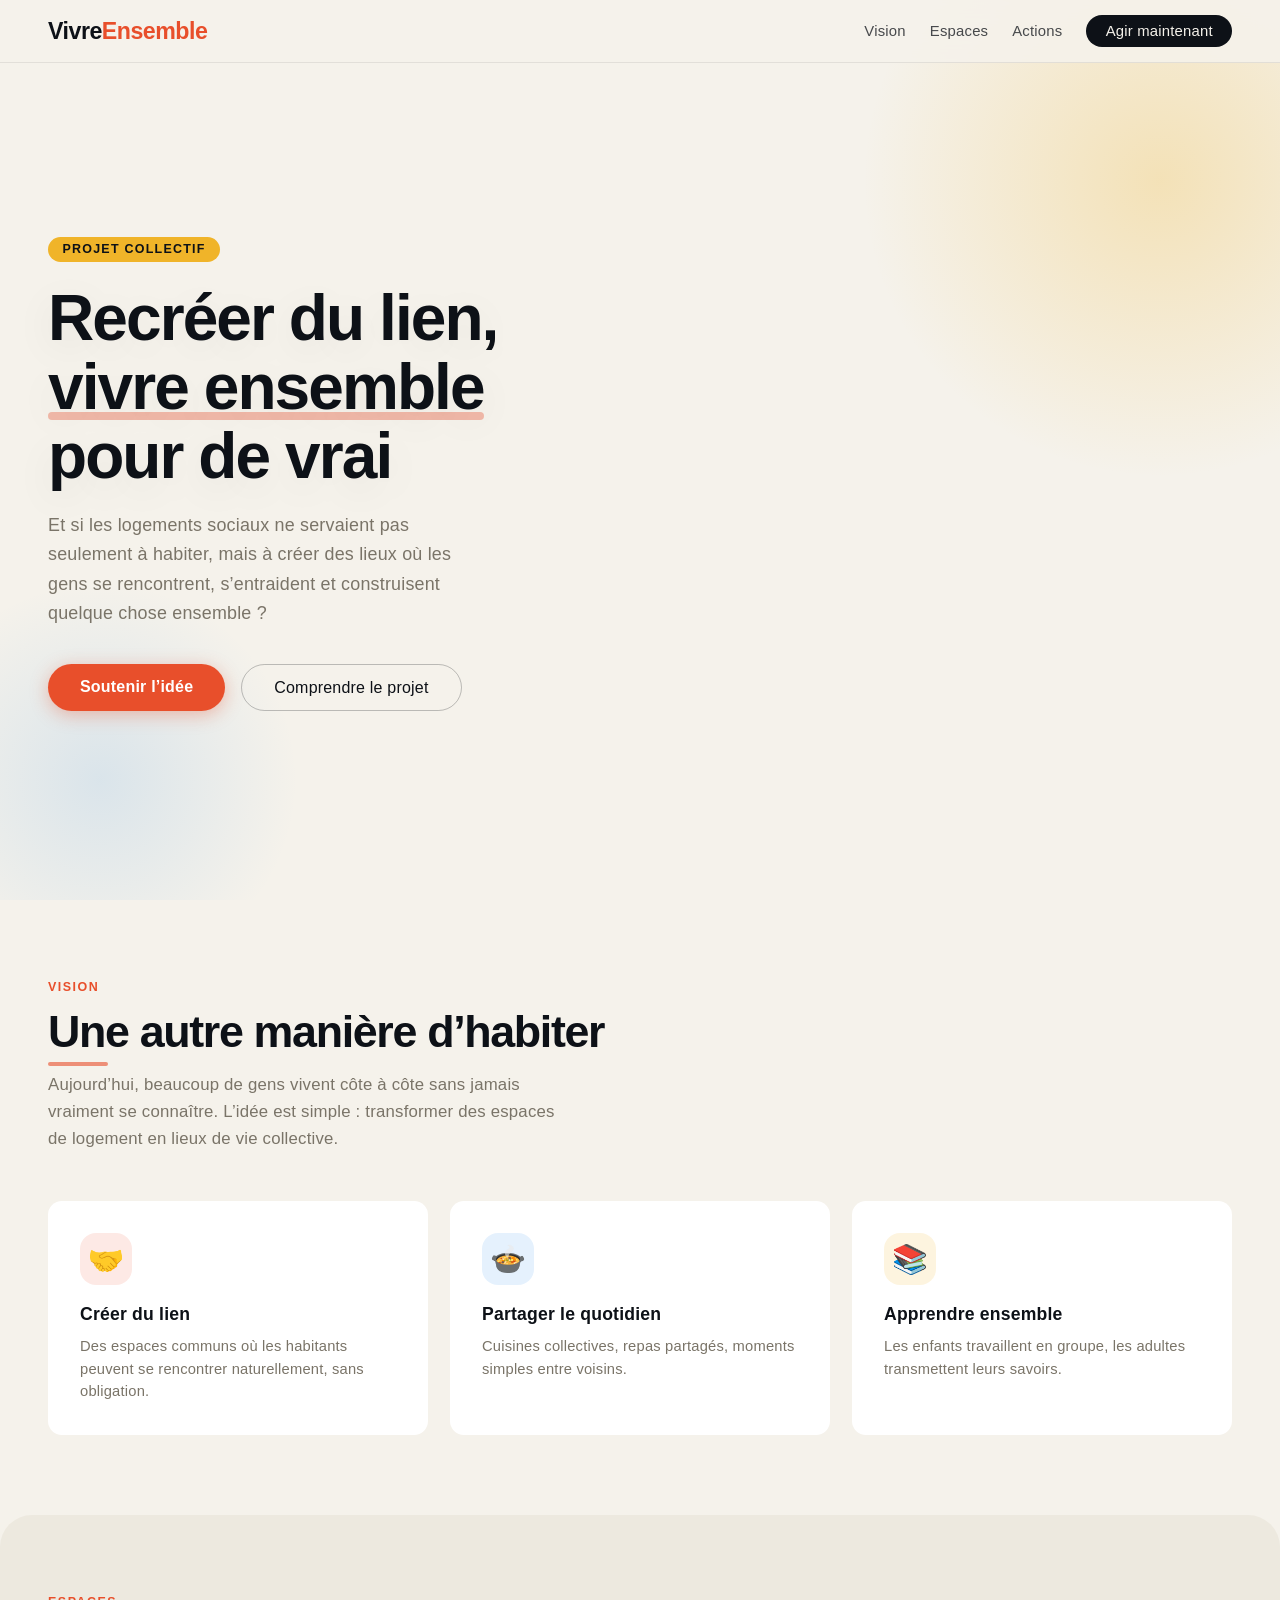
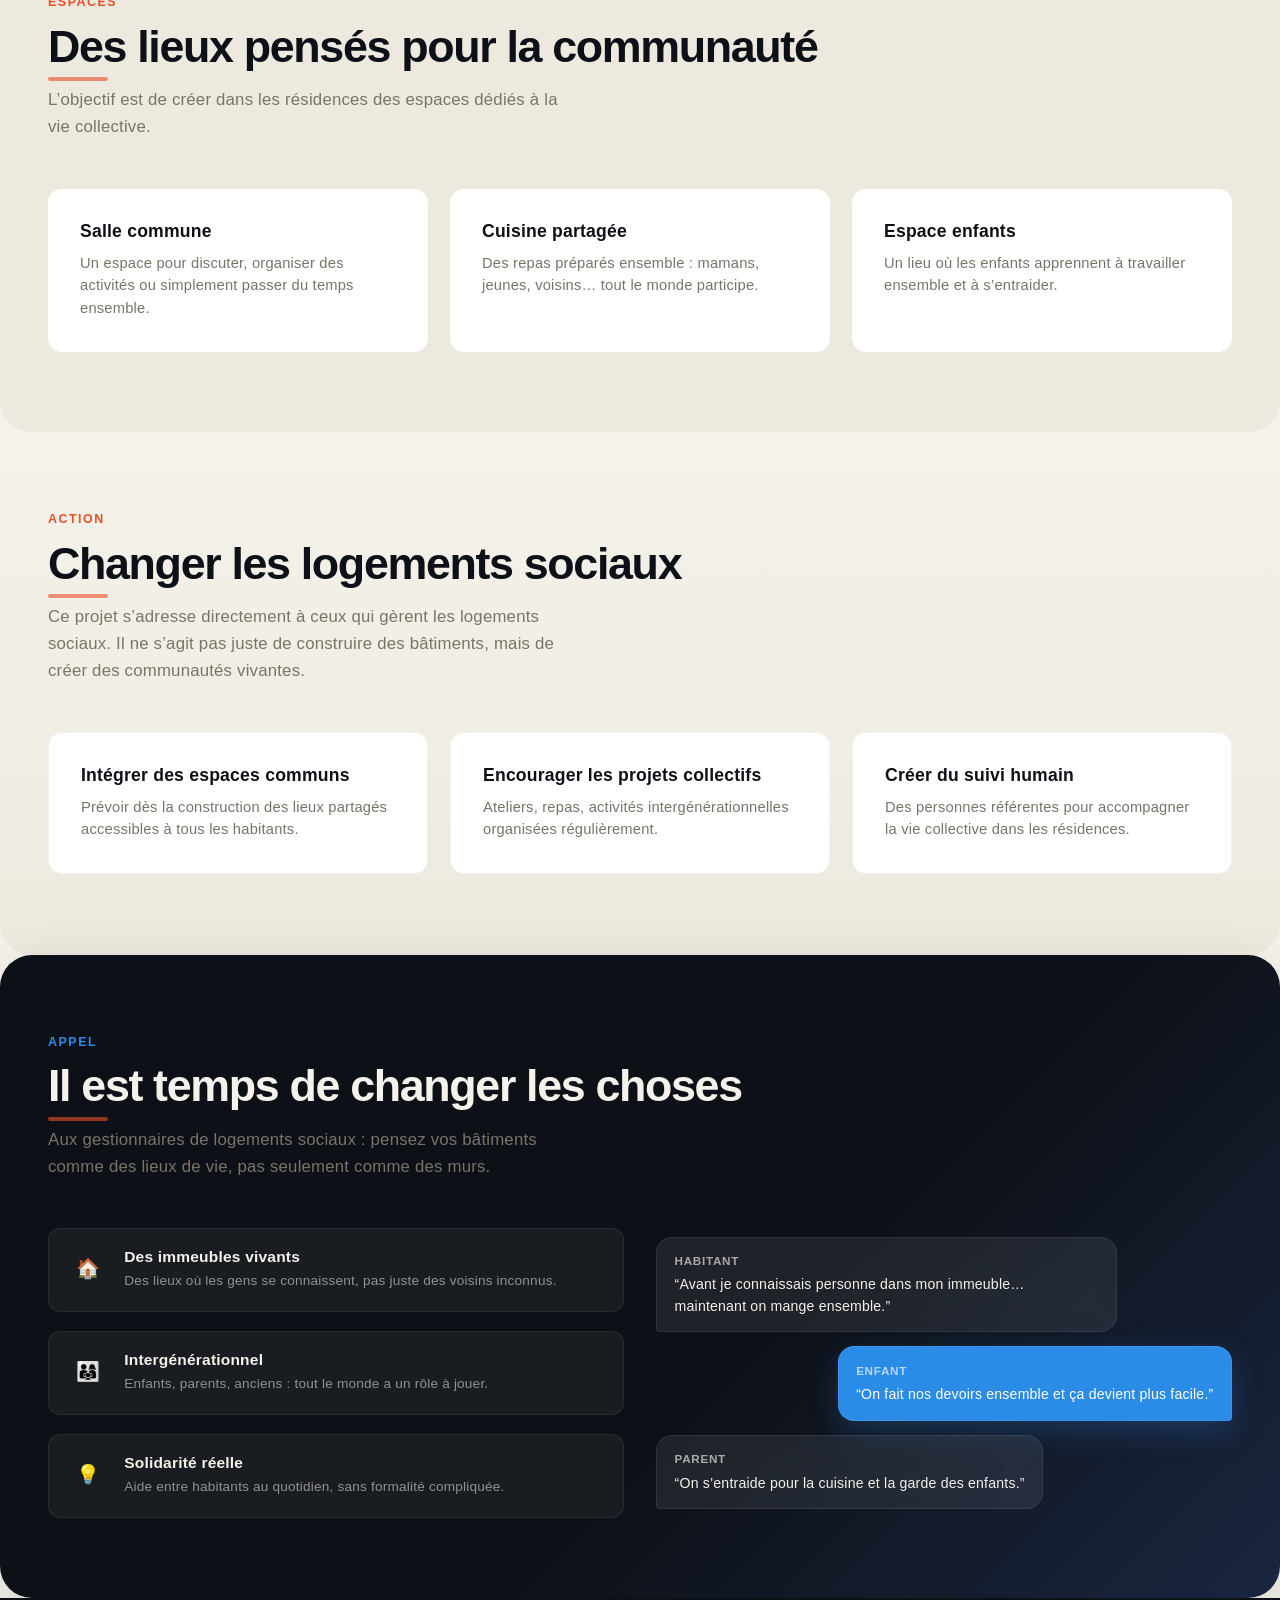
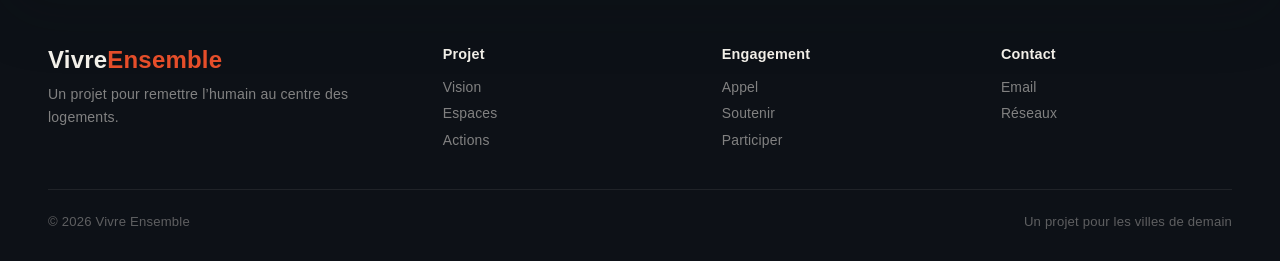
==== vieethabitat.html @ 2fdb9914 "init frontend clean" ====
<!DOCTYPE html>
<html lang="fr">
<head>
  <meta charset="UTF-8" />
  <meta name="viewport" content="width=device-width, initial-scale=1.0"/>
  <title>Vivre Ensemble</title>

  
  <link rel="stylesheet" href="css/style.css">
</head>

<body>

<!-- NAV -->
<nav>
  <a href="#" class="nav-logo">Vivre<span>Ensemble</span></a>

  <ul class="nav-links">
    <li><a href="#vision">Vision</a></li>
    <li><a href="#espaces">Espaces</a></li>
    <li><a href="#actions">Actions</a></li>
    <li><a href="#appel" class="nav-cta">Agir maintenant</a></li>
  </ul>
</nav>

<!-- HERO -->
<header class="hero">

  <div class="hero-blob"></div>
  <div class="hero-blob2"></div>

  <div class="hero-text">
    <span class="hero-badge">Projet collectif</span>

    <h1>
      Recréer du lien,<br>
      <span class="underline">vivre ensemble</span> pour de vrai
    </h1>

    <p>
      Et si les logements sociaux ne servaient pas seulement à habiter,
      mais à créer des lieux où les gens se rencontrent, s’entraident et construisent quelque chose ensemble ?
    </p>

    <div class="hero-actions">
      <a href="#appel" class="btn-primary">Soutenir l’idée</a>
      <a href="#vision" class="btn-secondary">Comprendre le projet</a>
    </div>
  </div>

</header>

<!-- VISION -->
<section id="vision">
  <div class="section-header">
    <div class="section-label">Vision</div>
    <h2 class="section-title">Une autre manière d’habiter</h2>
    <p class="section-sub">
      Aujourd’hui, beaucoup de gens vivent côte à côte sans jamais vraiment se connaître.
      L’idée est simple : transformer des espaces de logement en lieux de vie collective.
    </p>
  </div>

  <div class="services-grid">

    <div class="service-card">
      <div class="service-icon icon-orange">🤝</div>
      <h3>Créer du lien</h3>
      <p>Des espaces communs où les habitants peuvent se rencontrer naturellement, sans obligation.</p>
    </div>

    <div class="service-card">
      <div class="service-icon icon-blue">🍲</div>
      <h3>Partager le quotidien</h3>
      <p>Cuisines collectives, repas partagés, moments simples entre voisins.</p>
    </div>

    <div class="service-card">
      <div class="service-icon icon-gold">📚</div>
      <h3>Apprendre ensemble</h3>
      <p>Les enfants travaillent en groupe, les adultes transmettent leurs savoirs.</p>
    </div>

  </div>
</section>

<!-- ESPACES -->
<section id="espaces" class="services-bg">

  <div class="section-header">
    <div class="section-label">Espaces</div>
    <h2 class="section-title">Des lieux pensés pour la communauté</h2>
    <p class="section-sub">
      L’objectif est de créer dans les résidences des espaces dédiés à la vie collective.
    </p>
  </div>

  <div class="services-grid">

    <div class="service-card">
      <h3>Salle commune</h3>
      <p>Un espace pour discuter, organiser des activités ou simplement passer du temps ensemble.</p>
    </div>

    <div class="service-card">
      <h3>Cuisine partagée</h3>
      <p>Des repas préparés ensemble : mamans, jeunes, voisins… tout le monde participe.</p>
    </div>

    <div class="service-card">
      <h3>Espace enfants</h3>
      <p>Un lieu où les enfants apprennent à travailler ensemble et à s’entraider.</p>
    </div>

  </div>

</section>

<!-- ACTION -->
<section id="actions">

  <div class="section-header">
    <div class="section-label">Action</div>
    <h2 class="section-title">Changer les logements sociaux</h2>
    <p class="section-sub">
      Ce projet s’adresse directement à ceux qui gèrent les logements sociaux.
      Il ne s’agit pas juste de construire des bâtiments, mais de créer des communautés vivantes.
    </p>
  </div>

  <div class="services-grid">

    <div class="service-card">
      <h3>Intégrer des espaces communs</h3>
      <p>Prévoir dès la construction des lieux partagés accessibles à tous les habitants.</p>
    </div>

    <div class="service-card">
      <h3>Encourager les projets collectifs</h3>
      <p>Ateliers, repas, activités intergénérationnelles organisées régulièrement.</p>
    </div>

    <div class="service-card">
      <h3>Créer du suivi humain</h3>
      <p>Des personnes référentes pour accompagner la vie collective dans les résidences.</p>
    </div>

  </div>

</section>

<!-- APPEL -->
<section id="appel" class="community">

  <div class="section-header">
    <div class="section-label">Appel</div>
    <h2 class="section-title">Il est temps de changer les choses</h2>
    <p class="section-sub">
      Aux gestionnaires de logements sociaux : pensez vos bâtiments comme des lieux de vie,
      pas seulement comme des murs.
    </p>
  </div>

  <div class="community-grid">

    <div class="community-features">

      <div class="comm-feat">
        <div class="comm-feat-icon">🏠</div>
        <div>
          <h4>Des immeubles vivants</h4>
          <p>Des lieux où les gens se connaissent, pas juste des voisins inconnus.</p>
        </div>
      </div>

      <div class="comm-feat">
        <div class="comm-feat-icon">👨‍👩‍👧</div>
        <div>
          <h4>Intergénérationnel</h4>
          <p>Enfants, parents, anciens : tout le monde a un rôle à jouer.</p>
        </div>
      </div>

      <div class="comm-feat">
        <div class="comm-feat-icon">💡</div>
        <div>
          <h4>Solidarité réelle</h4>
          <p>Aide entre habitants au quotidien, sans formalité compliquée.</p>
        </div>
      </div>

    </div>

    <div class="community-visual">
      <div class="chat-bubble-demo">

        <div class="bubble left">
          <div class="bubble-name">Habitant</div>
          “Avant je connaissais personne dans mon immeuble… maintenant on mange ensemble.”
        </div>

        <div class="bubble right">
          <div class="bubble-name">Enfant</div>
          “On fait nos devoirs ensemble et ça devient plus facile.”
        </div>

        <div class="bubble left">
          <div class="bubble-name">Parent</div>
          “On s’entraide pour la cuisine et la garde des enfants.”
        </div>

      </div>
    </div>

  </div>

</section>

<!-- FOOTER -->
<footer>
  <div class="footer-inner">

    <div>
      <div class="footer-logo">Vivre<span>Ensemble</span></div>
      <p class="footer-desc">
        Un projet pour remettre l’humain au centre des logements.
      </p>
    </div>

    <div class="footer-col">
      <h5>Projet</h5>
      <ul>
        <li><a href="#vision">Vision</a></li>
        <li><a href="#espaces">Espaces</a></li>
        <li><a href="#actions">Actions</a></li>
      </ul>
    </div>

    <div class="footer-col">
      <h5>Engagement</h5>
      <ul>
        <li><a href="#appel">Appel</a></li>
        <li><a href="#">Soutenir</a></li>
        <li><a href="#">Participer</a></li>
      </ul>
    </div>

    <div class="footer-col">
      <h5>Contact</h5>
      <ul>
        <li><a href="#">Email</a></li>
        <li><a href="#">Réseaux</a></li>
      </ul>
    </div>

  </div>

  <div class="footer-bottom">
    <span>© 2026 Vivre Ensemble</span>
    <span>Un projet pour les villes de demain</span>
  </div>
</footer>

</body>
</html>
---- css/style.css ----
*, *::before, *::after { box-sizing: border-box; margin: 0; padding: 0; }

    :root {
      --ink:     #0d1117;
      --paper:   #f5f2eb;
      --cream:   #ede9df;
      --accent:  #e84f2b;
      --accent2: #2b8ce8;
      --gold:    #f0b429;
      --muted:   #7a7468;
      --card-bg: #ffffff;
      --radius:  14px;
    }

    html { scroll-behavior: smooth; }

    body {
      font-family: 'DM Sans', sans-serif;
      background: var(--paper);
      color: var(--ink);
      overflow-x: hidden;
    }
.menu-btn {
  display: none;
  font-size: 1.6rem;
  background: none;
  border: none;
  cursor: pointer;
}

@media (max-width: 900px) {
  
  .menu-btn {
    display: block;
  }
}
    /* ── NAV ── */
    nav {
      position: fixed; top: 0; left: 0; right: 0; z-index: 100;
      display: flex; align-items: center; justify-content: space-between;
      padding: 1.1rem 3rem;
      background: rgba(245,242,235,.88);
      backdrop-filter: blur(12px);
      border-bottom: 1px solid rgba(13,17,23,.08);
    }
    .nav-logo {
      font-family: 'Syne', sans-serif;
      font-weight: 800; font-size: 1.45rem;
      color: var(--ink); text-decoration: none; letter-spacing: -.5px;
    }
    .nav-logo span { color: var(--accent); }

    .nav-links {
      display: flex;
      gap: 1.5rem;
      list-style: none;
      align-items: center;
    }
    .nav-links {
      transition: all 0.3s ease;
    }
    .nav-links a {
      font-size: .93rem; font-weight: 500; color: var(--ink);
      text-decoration: none; opacity: .75; transition: opacity .2s;
    }
    .nav-links a:hover { opacity: 1; }
    .nav-cta {
      background: var(--ink); color: var(--paper) !important;
      padding: .5rem 1.2rem; border-radius: 100px; opacity: 1 !important;
    }
    .nav-cta:hover { background: var(--accent); }

    /* ── HERO ── */
    .hero {
      min-height: 100vh;
      display: grid; grid-template-columns: 1fr 1fr;
      align-items: center; gap: 4rem;
      padding: 7rem 3rem 4rem;
      position: relative; overflow: hidden;
    }
    .hero-blob {
      position: absolute; top: -120px; right: -180px;
      width: 600px; height: 600px; border-radius: 50%;
      background: radial-gradient(circle, #f0b42944 0%, transparent 70%);
      animation: pulse 6s ease-in-out infinite;
    }
    .hero-blob2 {
      position: absolute; bottom: -80px; left: -100px;
      width: 400px; height: 400px; border-radius: 50%;
      background: radial-gradient(circle, #2b8ce822 0%, transparent 70%);
      animation: pulse 8s ease-in-out infinite reverse;
    }
    @keyframes pulse {
      0%,100% { transform: scale(1); }
      50%      { transform: scale(1.08); }
    }
    .hero-text { position: relative; z-index: 2; }
    .hero-badge {
      display: inline-block;
      background: var(--gold); color: var(--ink);
      font-size: .78rem; font-weight: 700; letter-spacing: .08em; text-transform: uppercase;
      padding: .35rem .9rem; border-radius: 100px; margin-bottom: 1.4rem;
    }
    .hero h1 {
      font-family: 'Syne', sans-serif;
      font-size: clamp(2.6rem, 5vw, 4.2rem);
      font-weight: 800; line-height: 1.08; letter-spacing: -.03em;
      margin-bottom: 1.2rem;
    }
    .hero h1 .underline {
      position: relative; display: inline-block;
    }
    .hero h1 .underline::after {
      content: '';
      position: absolute; bottom: 2px; left: 0; right: 0; height: 8px;
      background: var(--accent); border-radius: 4px; z-index: -1;
      opacity: .35;
    }
    .hero p {
      font-size: 1.12rem; color: var(--muted); line-height: 1.65;
      max-width: 440px; margin-bottom: 2.2rem;
    }
    .hero-actions { display: flex; gap: 1rem; flex-wrap: wrap; }
    .btn-primary {
      background: var(--accent); color: #fff;
      padding: .85rem 2rem; border-radius: 100px;
      font-family: 'DM Sans', sans-serif; font-weight: 600; font-size: 1rem;
      border: none; cursor: pointer; transition: transform .15s, box-shadow .15s;
      box-shadow: 0 4px 18px rgba(232,79,43,.35);
      text-decoration: none; display: inline-block;
    }
    .btn-primary:hover { transform: translateY(-2px); box-shadow: 0 8px 28px rgba(232,79,43,.4); }
    .btn-secondary {
      background: transparent; color: var(--ink);
      padding: .85rem 2rem; border-radius: 100px;
      font-family: 'DM Sans', sans-serif; font-weight: 500; font-size: 1rem;
      border: 1.5px solid rgba(13,17,23,.25); cursor: pointer;
      transition: border-color .15s, background .15s;
      text-decoration: none; display: inline-block;
    }
    .btn-secondary:hover { border-color: var(--ink); background: var(--cream); }

    img {
      width: 600px !important;
    }
    /* hero visual */
    .hero-visual { position: relative; z-index: 2; }
    .hero-card-stack { position: relative; height: 420px; }
    .hcard {
      position: absolute; background: var(--card-bg);
      border-radius: var(--radius); padding: 1.4rem 1.6rem;
      box-shadow: 0 4px 30px rgba(13,17,23,.1);
      transition: transform .3s ease;
    }
    .hcard:hover { transform: translateY(-6px) !important; }
    .hcard-1 { top: 0; left: 10%; width: 72%; transform: rotate(-2deg); }
    .hcard-2 { top: 90px; left: 0; width: 78%; transform: rotate(1.5deg); z-index: 2; }
    .hcard-3 { top: 190px; left: 15%; width: 72%; transform: rotate(-1deg); z-index: 3; }
    .hcard-tag {
      font-size: .72rem; font-weight: 700; text-transform: uppercase;
      letter-spacing: .08em; margin-bottom: .5rem;
    }
    .tag-orange { color: var(--accent); }
    .tag-blue   { color: var(--accent2); }
    .tag-gold   { color: #c89010; }
    .hcard h4 { font-family: 'Syne', sans-serif; font-size: 1rem; font-weight: 700; margin-bottom: .25rem; }
    .hcard p  { font-size: .85rem; color: var(--muted); line-height: 1.5; }
    .hcard-avatar {
      width: 36px; height: 36px; border-radius: 50%; margin-bottom: .6rem;
      display: flex; align-items: center; justify-content: center;
      font-size: 1.1rem;
    }
    .stats-bar {
      display: flex; gap: 1.5rem; margin-top: 3rem;
      padding: 1.2rem 0; border-top: 1px solid rgba(13,17,23,.1);
    }
    .stat { display: flex; flex-direction: column; }
    .stat-num {
      font-family: 'Syne', sans-serif; font-size: 1.6rem;
      font-weight: 800; letter-spacing: -.03em;
    }
    .stat-label { font-size: .82rem; color: var(--muted); margin-top: .1rem; }

    /* ── SECTIONS COMMUNE ── */
    section { padding: 5rem 3rem; }
    .section-label {
      font-size: .78rem; font-weight: 700; text-transform: uppercase;
      letter-spacing: .12em; color: var(--accent); margin-bottom: .8rem;
    }
    .section-title {
      font-family: 'Syne', sans-serif; font-size: clamp(1.8rem, 3.5vw, 2.8rem);
      font-weight: 800; letter-spacing: -.03em; margin-bottom: 1rem; line-height: 1.1;
    }
    .section-sub {
      font-size: 1.05rem; color: var(--muted); max-width: 520px; line-height: 1.6;
    }
    .section-header { margin-bottom: 3rem; }

  
    /* ── SERVICES ── */
    .services-bg { background: var(--cream); border-radius: 2rem; }
    .services-grid { display: grid; grid-template-columns: repeat(3,1fr); gap: 1.4rem; }
    .service-card {
      background: var(--card-bg); border-radius: var(--radius);
      padding: 2rem; position: relative; overflow: hidden;
      transition: transform .2s, box-shadow .2s;
      cursor: default;
    }
    .service-card:hover { transform: translateY(-4px); box-shadow: 0 12px 32px rgba(13,17,23,.1); }
    .service-icon {
      width: 52px; height: 52px; border-radius: 14px;
      display: flex; align-items: center; justify-content: center;
      font-size: 1.6rem; margin-bottom: 1.2rem;
    }
    .icon-orange { background: rgba(232,79,43,.12); }
    .icon-blue   { background: rgba(43,140,232,.12); }
    .icon-gold   { background: rgba(240,180,41,.15); }
    .icon-green  { background: rgba(43,200,100,.12); }
    .icon-purple { background: rgba(130,43,232,.12); }
    .icon-pink   { background: rgba(232,43,160,.12); }
    .service-card h3 {
      font-family: 'Syne', sans-serif; font-size: 1.1rem;
      font-weight: 700; margin-bottom: .6rem;
    }
    .service-card p { font-size: .92rem; color: var(--muted); line-height: 1.55; }

    /* ── A PROPOS ── */
      .about {
        display: flex;
        flex-direction: column;
        align-items: center;
      }

      .about .section-header {
        text-align: center;
      }

      .about .services-grid {
        justify-content: center;
      }
    /* ── HOW IT WORKS ── */
    .how { background: var(--ink); color: var(--paper); border-radius: 2rem; }
    .how .section-label { color: var(--gold); }
    .how .section-title { color: var(--paper); }
    .how .section-sub   { color: rgba(245,242,235,.6); }
    .steps { display: grid; grid-template-columns: repeat(4,1fr); gap: 0; position: relative; }
    .steps::before {
      content: '';
      position: absolute; top: 28px; left: 12.5%; right: 12.5%; height: 1px;
      border-top: 2px dashed rgba(245,242,235,.15);
    }
    .step { padding: 0 1.2rem; text-align: center; position: relative; }
    .step-num {
      width: 56px; height: 56px; border-radius: 50%; margin: 0 auto 1.2rem;
      display: flex; align-items: center; justify-content: center;
      font-family: 'Syne', sans-serif; font-size: 1.1rem; font-weight: 800;
      border: 2px solid rgba(245,242,235,.2); background: var(--ink);
      position: relative; z-index: 1;
    }
    .step-num.active { background: var(--accent); border-color: var(--accent); color: #fff; }
    .step h4 {
      font-family: 'Syne', sans-serif; font-weight: 700; font-size: .98rem;
      margin-bottom: .5rem; color: var(--paper);
    }
    .step p { font-size: .85rem; color: rgba(245,242,235,.55); line-height: 1.55; }

    /* ── PROFESSEURS ── */
    .profs-tabs { display: flex; gap: .6rem; margin-bottom: 2.5rem; flex-wrap: wrap; }
    .tab-btn {
      background: var(--cream); border: none; cursor: pointer;
      padding: .5rem 1.2rem; border-radius: 100px;
      font-family: 'DM Sans', sans-serif; font-size: .88rem; font-weight: 500;
      color: var(--muted); transition: all .15s;
    }
    .tab-btn.active, .tab-btn:hover {
      background: var(--ink); color: var(--paper);
    }
    .profs-grid { display: grid; grid-template-columns: repeat(3,1fr); gap: 1.4rem; }
    .prof-card {
      background: var(--card-bg); border-radius: var(--radius);
      padding: 1.6rem; transition: transform .2s, box-shadow .2s;
      border: 1.5px solid transparent;
    }
    .prof-card:hover { transform: translateY(-4px); box-shadow: 0 10px 28px rgba(13,17,23,.1); border-color: var(--cream); }
    .prof-header { display: flex; align-items: center; gap: 1rem; margin-bottom: 1rem; }
    .prof-avatar {
      width: 52px; height: 52px; border-radius: 50%;
      display: flex; align-items: center; justify-content: center;
      font-size: 1.4rem; flex-shrink: 0;
      background: var(--cream);
    }
    .prof-info h3 { font-family: 'Syne', sans-serif; font-weight: 700; font-size: 1rem; }
    .prof-subject {
      font-size: .8rem; font-weight: 600; text-transform: uppercase;
      letter-spacing: .06em; color: var(--accent); margin-top: .15rem;
    }
    .prof-card p { font-size: .88rem; color: var(--muted); line-height: 1.55; margin-bottom: 1rem; }
    .prof-meta { display: flex; gap: .8rem; flex-wrap: wrap; }
    .prof-tag {
      background: var(--cream); font-size: .77rem; font-weight: 500;
      padding: .25rem .65rem; border-radius: 100px; color: var(--ink);
    }
    .prof-rating {
      margin-left: auto; font-size: .88rem; font-weight: 700; color: #c89010;
    }

    /* ── COMMUNAUTÉ ── */
    .community { background: linear-gradient(135deg, #0d1117 60%, #1a2540); border-radius: 2rem; color: var(--paper); }
    .community .section-label { color: var(--accent2); }
    .community .section-title { color: var(--paper); }
    .community-grid { display: grid; grid-template-columns: 1fr 1fr; gap: 2rem; align-items: center; }
    .community-features { display: flex; flex-direction: column; gap: 1.2rem; }
    .comm-feat {
      display: flex; gap: 1rem; align-items: flex-start;
      background: rgba(255,255,255,.05); border-radius: 12px; padding: 1.2rem;
      border: 1px solid rgba(255,255,255,.07); transition: background .2s;
    }
    .comm-feat:hover { background: rgba(255,255,255,.09); }
    .comm-feat-icon {
      width: 40px; height: 40px; border-radius: 10px;
      display: flex; align-items: center; justify-content: center; font-size: 1.2rem;
      flex-shrink: 0;
    }
    .comm-feat h4 { font-family: 'Syne', sans-serif; font-weight: 700; font-size: .97rem; margin-bottom: .3rem; color: var(--paper); }
    .comm-feat p  { font-size: .85rem; color: rgba(245,242,235,.55); line-height: 1.5; }

    .community-visual { position: relative; }
    .chat-bubble-demo { display: flex; flex-direction: column; gap: .9rem; }
    .bubble {
      max-width: 80%; padding: .9rem 1.1rem; border-radius: 16px;
      font-size: .88rem; line-height: 1.5;
      animation: fadeUp .4s ease both;
    }
    .bubble.left  { background: rgba(255,255,255,.08); color: var(--paper); align-self: flex-start; border-bottom-left-radius: 4px; }
    .bubble.right { background: var(--accent2); color: #fff; align-self: flex-end; border-bottom-right-radius: 4px; }
    .bubble-name  { font-size: .73rem; font-weight: 700; text-transform: uppercase; letter-spacing: .06em; margin-bottom: .3rem; opacity: .65; }
    @keyframes fadeUp { from { opacity:0; transform:translateY(12px); } to { opacity:1; transform:translateY(0); } }

    /* ── REJOINDRE ── */
    .join { background: var(--cream); border-radius: 2rem; text-align: center; }
    .join .section-title { max-width: 560px; margin: 0 auto 1rem; }
    .join .section-sub   { max-width: 480px; margin: 0 auto 2.5rem; }
    .join-cards { display: grid; grid-template-columns: 1fr 1fr; gap: 1.4rem; max-width: 680px; margin: 0 auto; }
    .join-card {
      background: var(--card-bg); border-radius: var(--radius); padding: 2rem;
      text-align: left; border: 1.5px solid transparent; transition: all .2s;
    }
    .join-card:hover { border-color: var(--accent); transform: translateY(-3px); box-shadow: 0 8px 24px rgba(13,17,23,.1); }
    .join-card-icon { font-size: 2rem; margin-bottom: 1rem; }
    .join-card h3 { font-family: 'Syne', sans-serif; font-weight: 700; font-size: 1.1rem; margin-bottom: .5rem; }
    .join-card p  { font-size: .88rem; color: var(--muted); line-height: 1.55; margin-bottom: 1.2rem; }

    /* ── FOOTER ── */
    footer {
      background: var(--ink); color: var(--paper);
      padding: 3rem 3rem 2rem;
    }
    .footer-inner { display: grid; grid-template-columns: 1.5fr 1fr 1fr 1fr; gap: 3rem; margin-bottom: 2.5rem; }
    .footer-logo  { font-family: 'Syne', sans-serif; font-size: 1.5rem; font-weight: 800; margin-bottom: .6rem; }
    .footer-logo span { color: var(--accent); }
    .footer-desc { font-size: .88rem; color: rgba(245,242,235,.5); line-height: 1.6; }
    .footer-col h5 { font-family: 'Syne', sans-serif; font-weight: 700; font-size: .9rem; margin-bottom: 1rem; }
    .footer-col ul { list-style: none; display: flex; flex-direction: column; gap: .55rem; }
    .footer-col a  { font-size: .87rem; color: rgba(245,242,235,.5); text-decoration: none; transition: color .15s; }
    .footer-col a:hover { color: var(--paper); }
    .footer-bottom {
      border-top: 1px solid rgba(245,242,235,.08); padding-top: 1.5rem;
      display: flex; align-items: center; justify-content: space-between;
      font-size: .82rem; color: rgba(245,242,235,.35);
    }

    /* ── RESPONSIVE ── */
@media (max-width: 900px) {
  .nav-links {
    display: none;
  }
  nav {
    padding: 1rem 1.5rem;
  }

  .nav-links {
  display: none;
  flex-direction: column;
  gap: 1rem;
  position: absolute;
  top: 70px;
  right: 20px;
  background: var(--paper);
  padding: 1rem;
  border-radius: 12px;
  box-shadow: 0 10px 30px rgba(0,0,0,0.1);
}

.nav-links.open {
  display: flex;
}

  .hero {
    grid-template-columns: 1fr;
    padding: 6rem 1.5rem 3rem;
    gap: 3rem;
  }

  .hero-visual {
    order: -1;
  }

  .hero-card-stack {
    height: 300px;
  }

  section {
    padding: 3.5rem 1.5rem;
  }

  .services-grid,
  .profs-grid {
    grid-template-columns: 1fr;
  }

  .steps {
    grid-template-columns: 1fr 1fr;
    gap: 2rem;
  }

  .steps::before {
    display: none;
  }

  .community-grid {
    grid-template-columns: 1fr;
  }

  .join-cards {
    grid-template-columns: 1fr;
  }

  .footer-inner {
    grid-template-columns: 1fr 1fr;
  }
}

    /* PARTIE LOGIN -----------------------*/

body.login-page {
  min-height: 100vh;        /* le body prend toute la hauteur de la fenêtre */
  display: flex;             /* active le flex pour centrer */
  align-items: center;       /* centre verticalement */
  justify-content: center;   /* centre horizontalement */
  position: relative;        /* nécessaire pour tes blobs */
  background: var(--paper);
  overflow: hidden;
  padding: 2rem;             /* espace autour */
}

    .login-blob {
      position: absolute;
      width: 500px;
      height: 500px;
      border-radius: 50%;
      background: radial-gradient(circle, #f0b42933 0%, transparent 70%);
      top: -150px;
      right: -150px;
      z-index: 0;
    }

    .login-blob2 {
      position: absolute;
      width: 400px;
      height: 400px;
      border-radius: 50%;
      background: radial-gradient(circle, #2b8ce822 0%, transparent 70%);
      bottom: -120px;
      left: -120px;
      z-index: 0;
    }

    .login-container {
      position: relative;
      z-index: 2;
      width: 100%;
      max-width: 420px;
      background: var(--card-bg);
      border-radius: 24px;
      padding: 2.5rem;
      box-shadow: 0 12px 40px rgba(13,17,23,.08);
      border: 1px solid rgba(13,17,23,.05);
      margin: 0; /* s'assure qu'il n'y a pas de margin par défaut */
    }

    .back-home {
      display: inline-block;
      margin-bottom: 2rem;

      text-decoration: none;

      color: var(--muted);

      font-size: .9rem;
      font-weight: 600;

      transition: color .2s;
    }

    .back-home:hover {
      color: var(--accent);
    }

    .login-title {
      font-family: 'Syne', sans-serif;
      font-size: 2rem;
      font-weight: 800;

      line-height: 1.1;

      margin-bottom: .8rem;
    }

    .login-subtitle {
      color: var(--muted);
      line-height: 1.6;

      margin-bottom: 2rem;
    }

    .login-form {
      display: flex;
      flex-direction: column;
      gap: 1rem;
    }

    .login-form input {
      width: 100%;

      padding: 1rem 1.1rem;

      border-radius: 14px;

      border: 1.5px solid rgba(13,17,23,.1);

      background: #fff;

      font-size: .95rem;

      transition:
        border-color .2s,
        box-shadow .2s;
    }

    .login-form input:focus {
      outline: none;

      border-color: var(--accent);

      box-shadow: 0 0 0 4px rgba(232,79,43,.1);
    }

    .login-form button {
      margin-top: .5rem;
    }

    #message {
      margin-top: 1rem;

      font-size: .9rem;

      color: var(--accent);

      text-align: center;
    }

    .login-footer {
      margin-top: 2rem;

      text-align: center;

      font-size: .9rem;

      color: var(--muted);
    }

    .login-footer a {
      color: var(--accent);

      text-decoration: none;

      font-weight: 600;
    }

    .login-footer a:hover {
      text-decoration: underline;
    }    

/* ================= DASHBOARD ================= */

body.dashboard-page {
  min-height: 100vh;
  background: var(--paper);
  display: flex;
  flex-direction: column;
}

/* Header dashboard */
.dashboard-header {
  width: 100%;
  padding: 1.5rem 3rem;
  display: flex;
  justify-content: space-between;
  align-items: center;
  background: rgba(245,242,235,.9);
  backdrop-filter: blur(10px);
  border-bottom: 1px solid rgba(13,17,23,.08);
  position: sticky;
  top: 0;
}

.dashboard-title {
  font-family: 'Syne', sans-serif;
  font-size: 1.4rem;
  font-weight: 800;
}

.dashboard-title span {
  color: var(--accent);
}

/* container principal */
.dashboard-container {
  flex: 1;
  display: flex;
  justify-content: center;
  align-items: flex-start;
  padding: 3rem;
}

/* card user */
.dashboard-card {
  width: 100%;
  max-width: 500px;
  background: var(--card-bg);
  border-radius: var(--radius);
  padding: 2rem;
  box-shadow: 0 10px 30px rgba(13,17,23,.08);
  border: 1px solid rgba(13,17,23,.05);
}

/* user info */
#userInfo {
  font-size: 1.1rem;
  color: var(--muted);
  margin-bottom: 1.5rem;
}

/* bouton logout */
#logoutBtn {
  width: 100%;
  padding: 1rem;
  border: none;
  border-radius: 12px;
  cursor: pointer;

  background: var(--accent);
  color: white;
  font-weight: 600;

  transition: transform .15s, box-shadow .15s;
}

#logoutBtn:hover {
  transform: translateY(-2px);
  box-shadow: 0 8px 20px rgba(232,79,43,.25);
}


/* =========================
   PAGE VIVRE ENSEMBLE (EXTRA)
   ========================= */

/* HERO amélioré (optionnel léger upgrade) */
.hero h1 {
  text-shadow: 0 10px 40px rgba(13,17,23,.08);
}

/* Badge */
.hero-badge {
  letter-spacing: .1em;
}

/* petites améliorations sections */
section {
  position: relative;
}

/* effet léger sur les cards */
.service-card,
.comm-feat,
.join-card {
  will-change: transform;
}

/* animation soft hover globale */
.service-card:hover,
.comm-feat:hover,
.join-card:hover {
  transform: translateY(-6px);
}

/* accent sur les titres importants */
.section-title {
  position: relative;
}

.section-title::after {
  content: "";
  position: absolute;
  left: 0;
  bottom: -10px;
  width: 60px;
  height: 4px;
  background: var(--accent);
  border-radius: 10px;
  opacity: .6;
}

/* =========================
   SECTION ACTION (focus)
   ========================= */
#actions {
  background: linear-gradient(180deg, var(--paper), var(--cream));
  border-radius: 2rem;
}

/* cards plus impact */
#actions .service-card {
  border: 1px solid rgba(13,17,23,.06);
}

/* =========================
   SECTION VISION ICON BOOST
   ========================= */
.service-icon {
  font-size: 1.8rem;
  border-radius: 16px;
}

/* =========================
   APPEL (COMMUNITY UPGRADE)
   ========================= */
.community {
  box-shadow: 0 20px 60px rgba(13,17,23,.15);
}

/* bulles style plus naturel */
.bubble {
  backdrop-filter: blur(10px);
  border: 1px solid rgba(255,255,255,.08);
}

/* effet glow message bleu */
.bubble.right {
  box-shadow: 0 10px 30px rgba(43,140,232,.25);
}

/* =========================
   NAV MOBILE FIX (meilleur UX)
   ========================= */
@media (max-width: 900px) {
  .nav-links {
    top: 65px;
    right: 15px;
    width: 200px;
  }

  .nav-links li {
    text-align: left;
  }
}

/* =========================
   PETITE ANIMATION ENTRY
   ========================= */
.service-card,
.comm-feat,
.join-card {
  opacity: 0;
  animation: fadeUp 0.6s ease forwards;
}

.service-card:nth-child(1) { animation-delay: .05s; }
.service-card:nth-child(2) { animation-delay: .15s; }
.service-card:nth-child(3) { animation-delay: .25s; }

.comm-feat:nth-child(1) { animation-delay: .1s; }
.comm-feat:nth-child(2) { animation-delay: .2s; }
.comm-feat:nth-child(3) { animation-delay: .3s; }

@keyframes fadeUp {
  from {
    opacity: 0;
    transform: translateY(18px);
  }
  to {
    opacity: 1;
    transform: translateY(0);
  }
}

/* =========================
   PETITE AMBIANCE GLOBALE
   ========================= */
body {
  letter-spacing: 0.2px;
}

/* focus accessibilité clean */
a:focus, button:focus {
  outline: 3px solid rgba(43,140,232,.35);
  outline-offset: 3px;
}
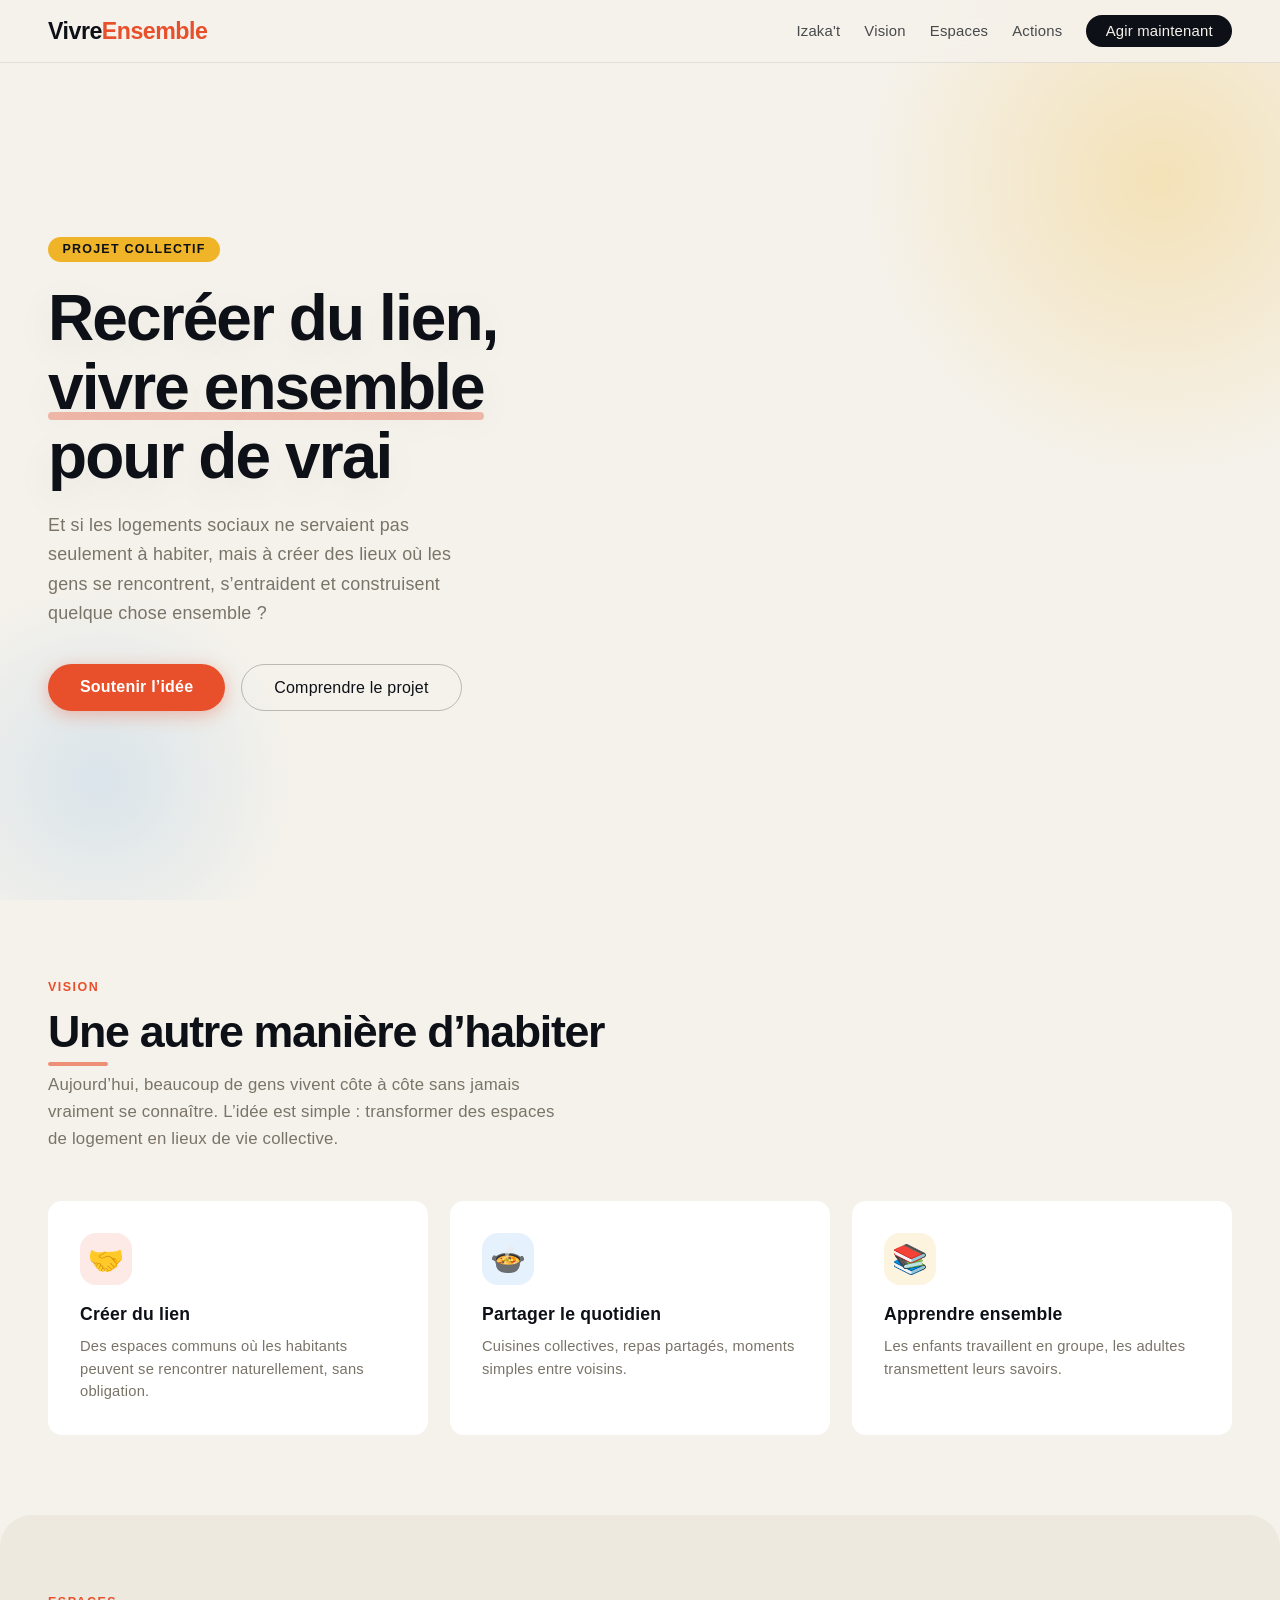
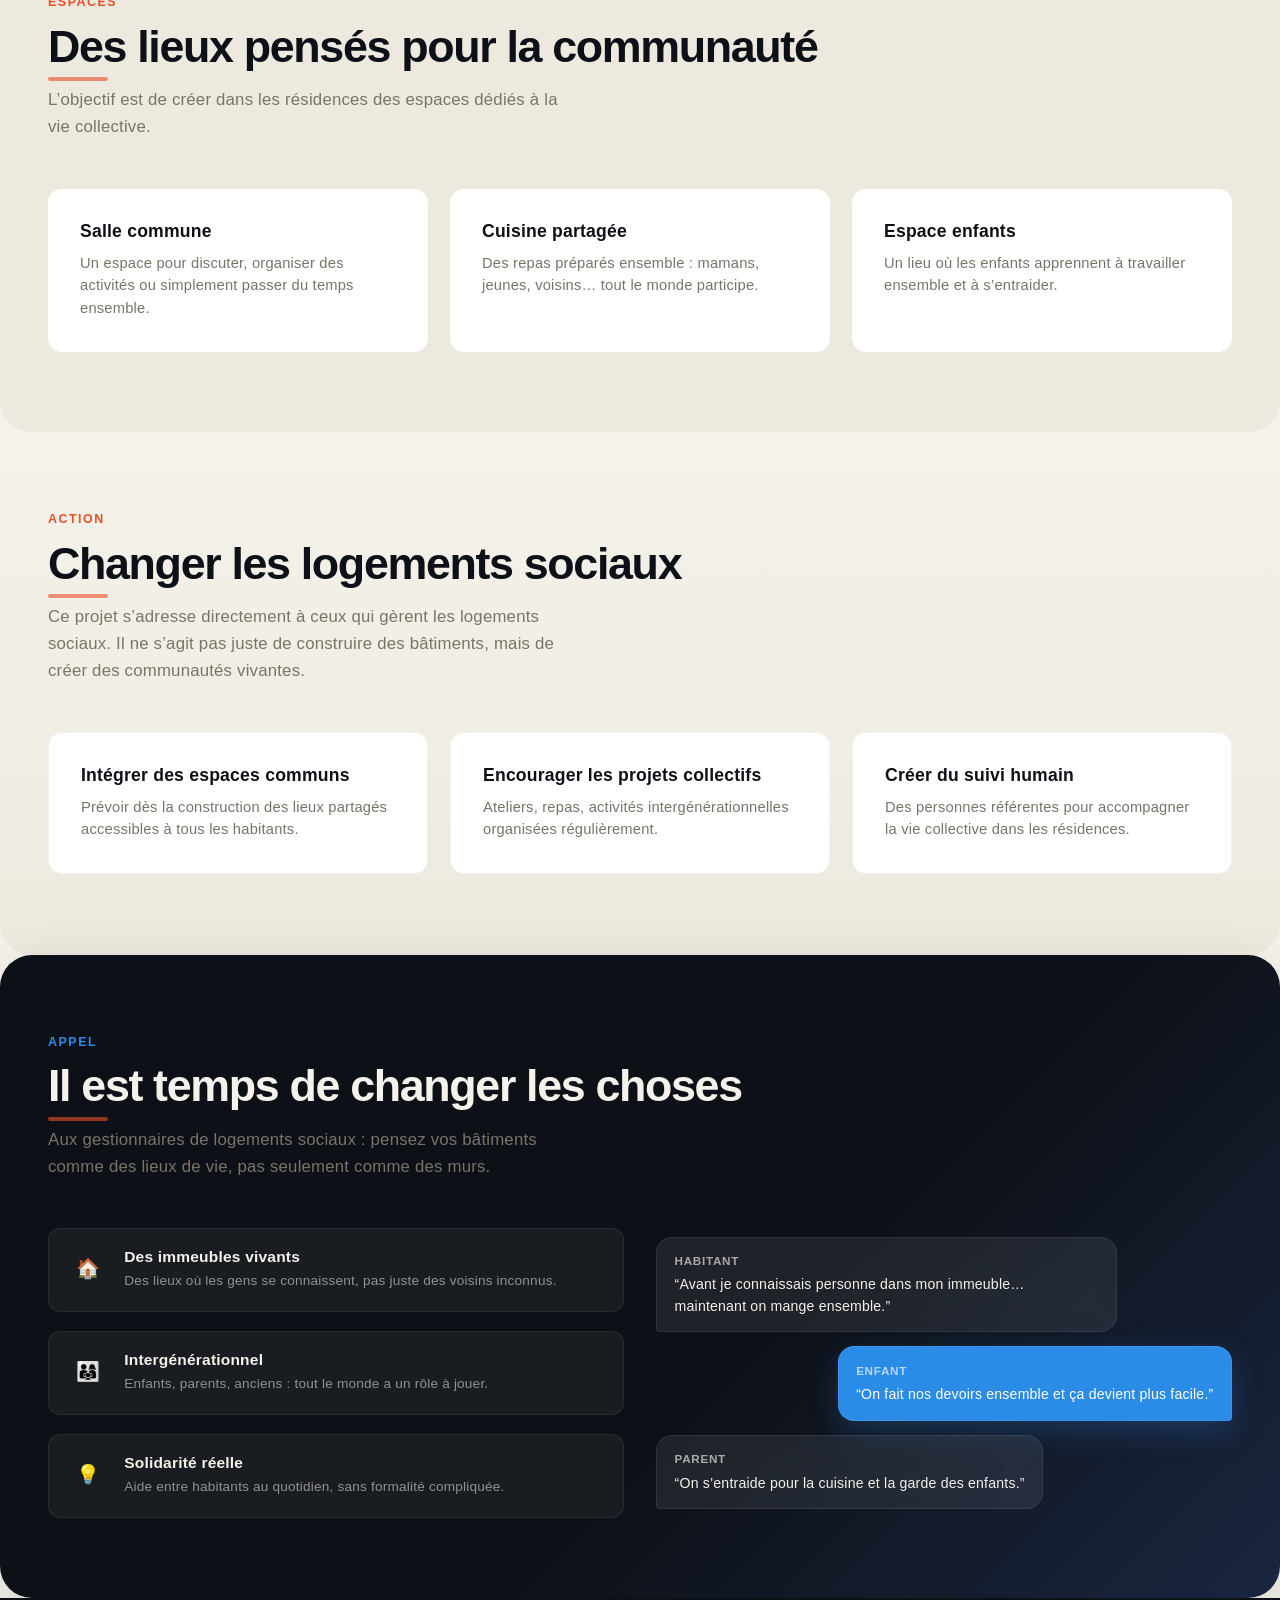
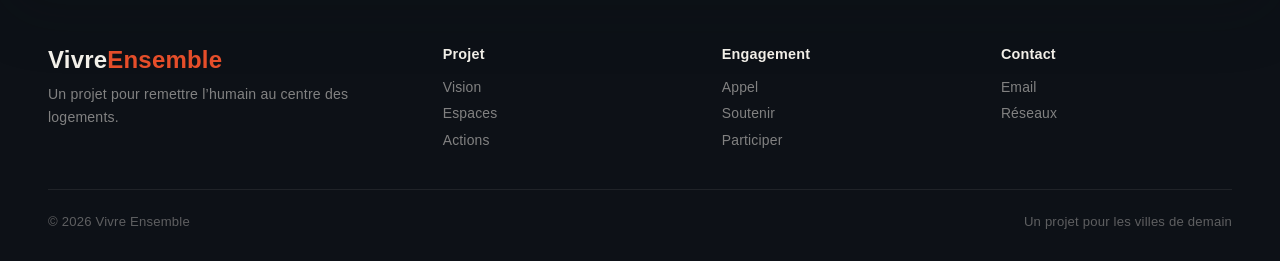
==== commit 768f9290: "modif viethabitat" ====
--- a/vieethabitat.html
+++ b/vieethabitat.html
@@ -16,6 +16,7 @@
   <a href="#" class="nav-logo">Vivre<span>Ensemble</span></a>
 
   <ul class="nav-links">
+    <li><a href="index.html">Izaka't</a></li>
     <li><a href="#vision">Vision</a></li>
     <li><a href="#espaces">Espaces</a></li>
     <li><a href="#actions">Actions</a></li>
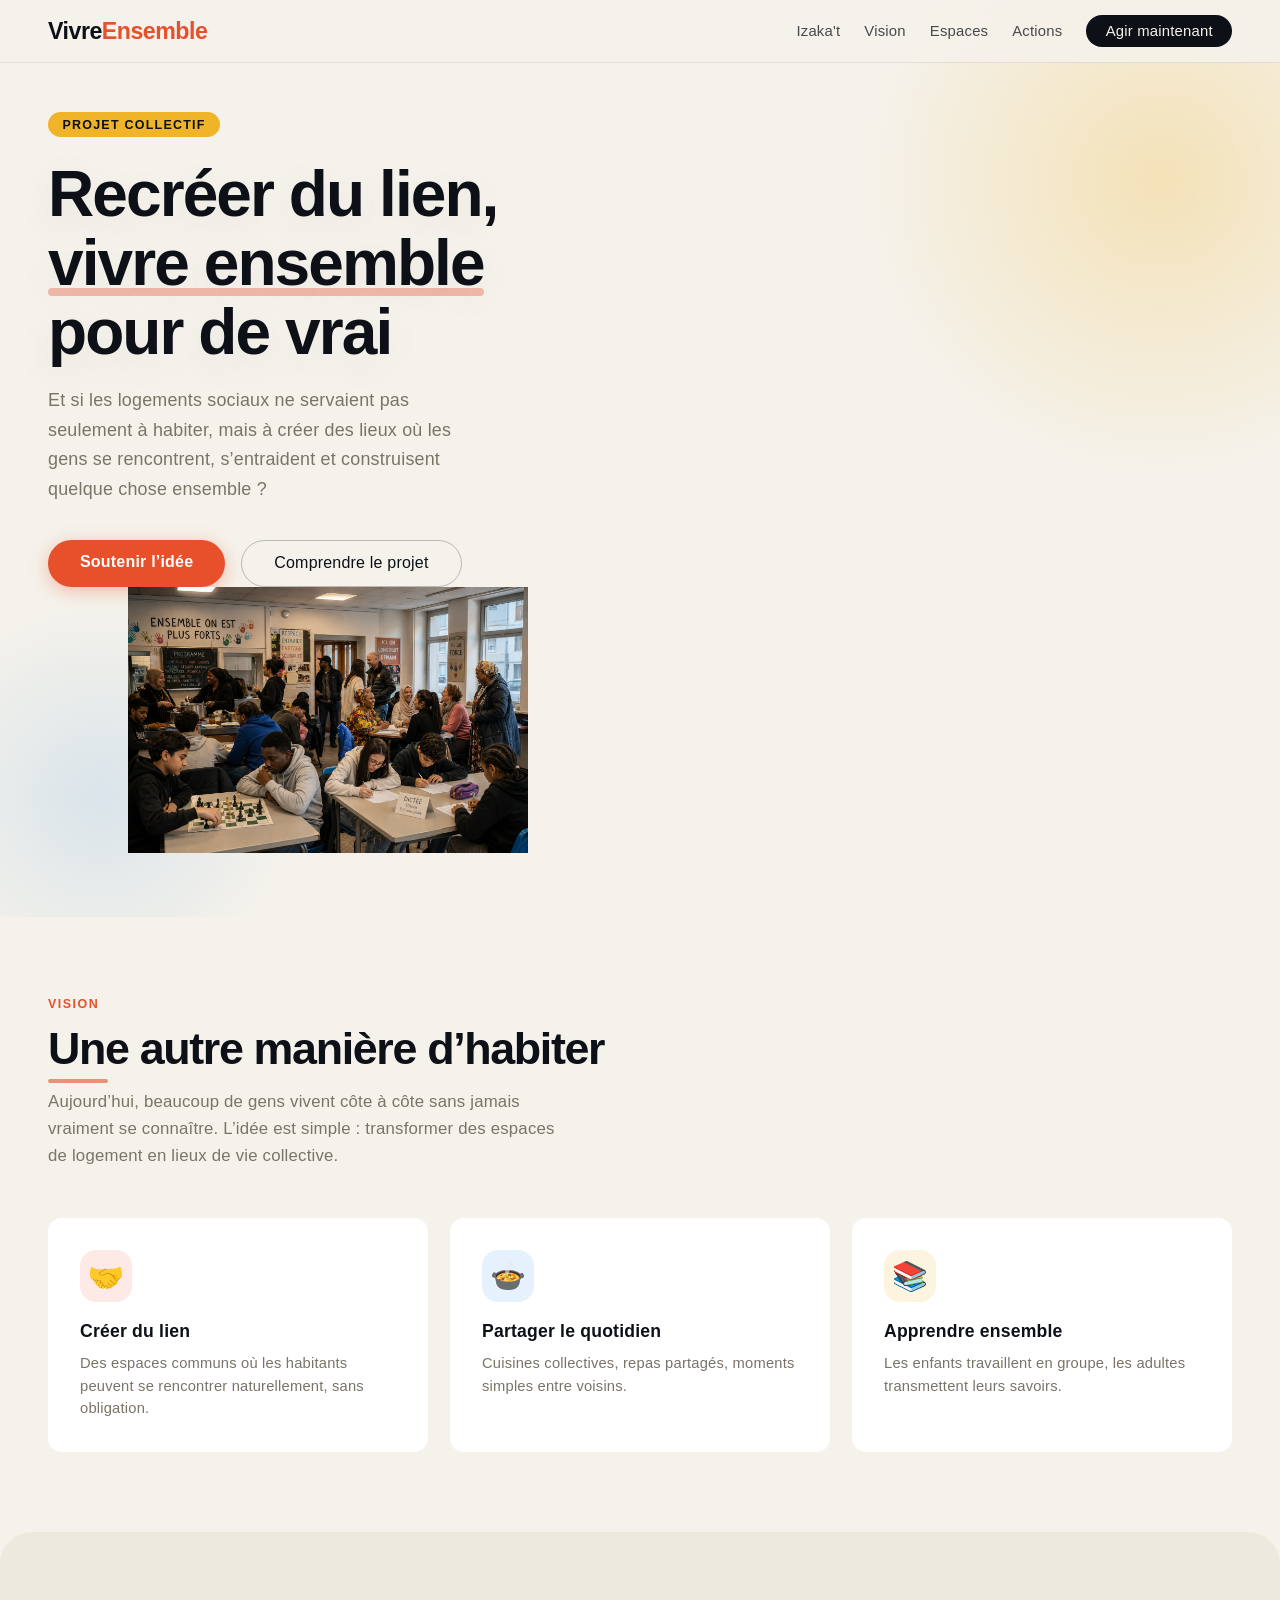
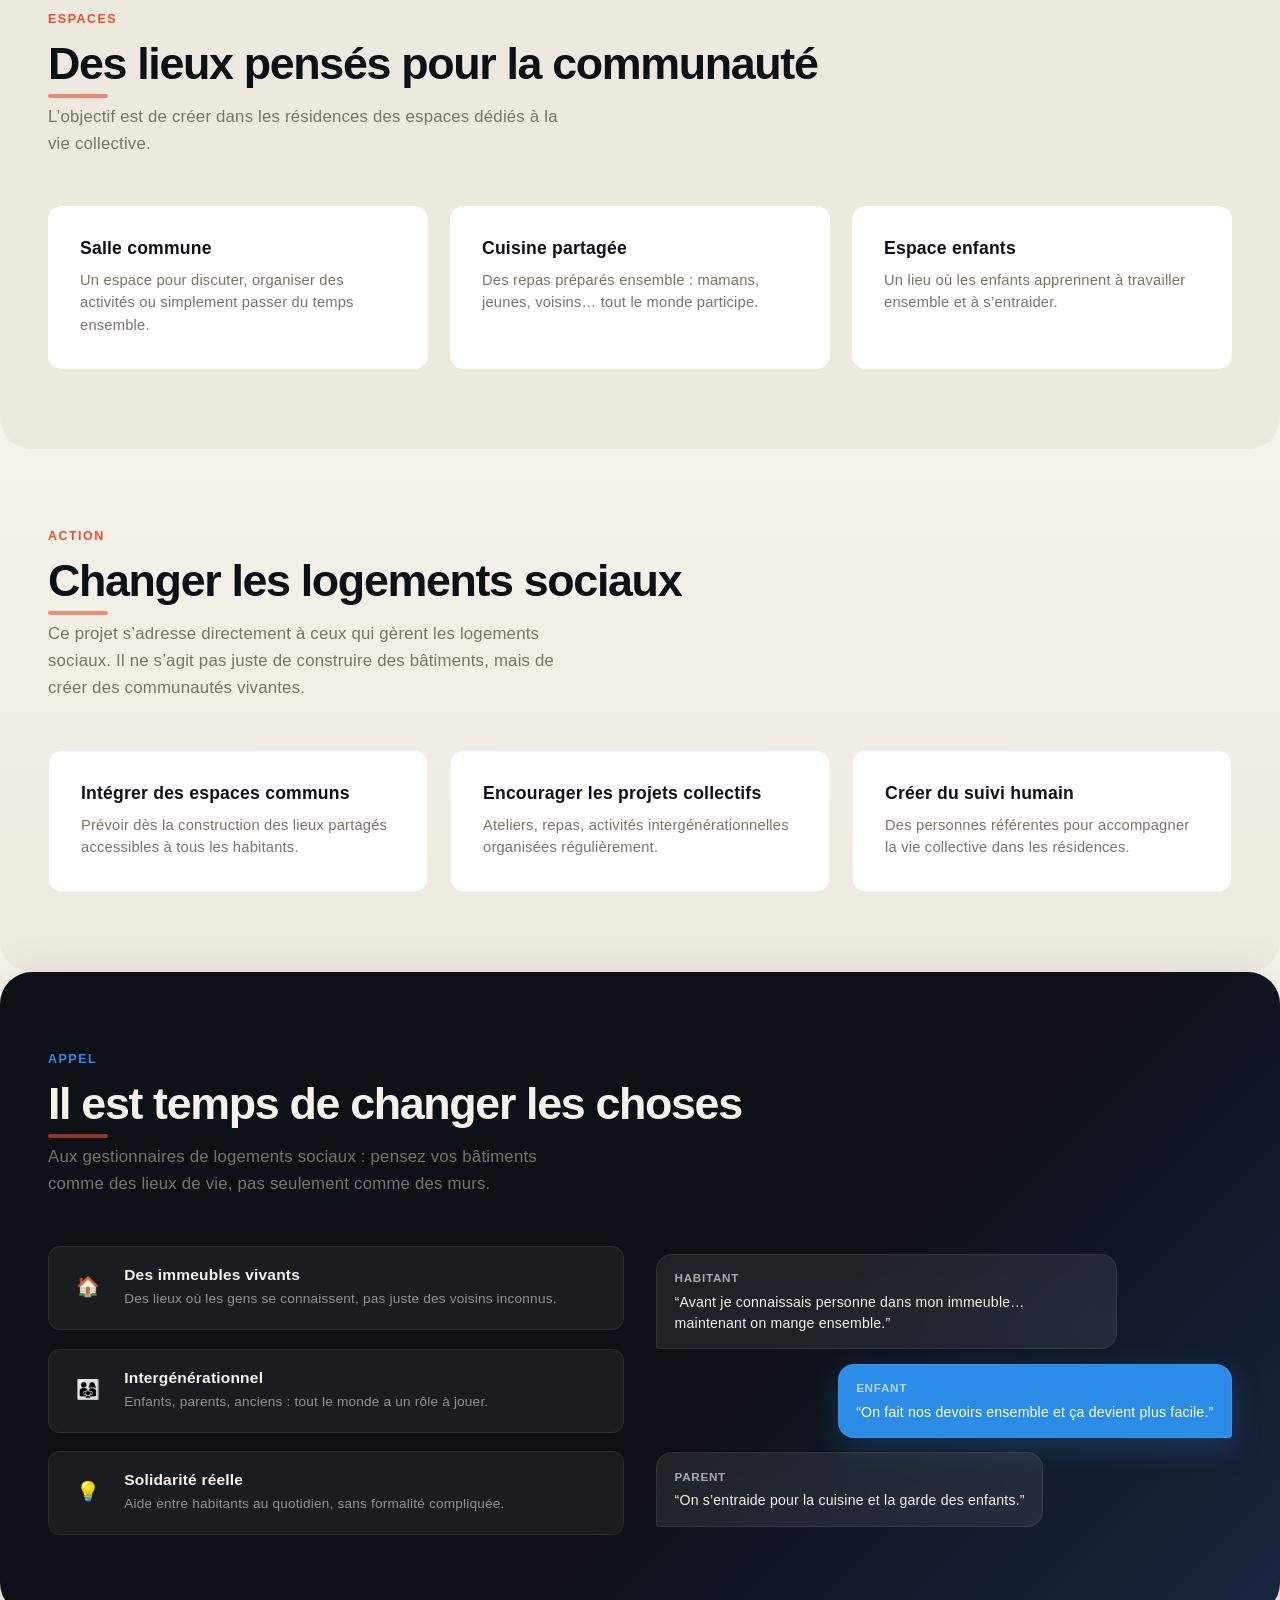
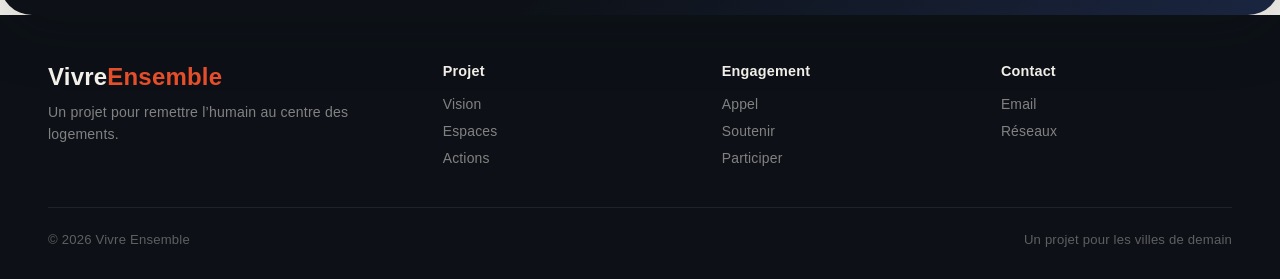
==== commit 2d175782: "modif viethabitat" ====
--- a/vieethabitat.html
+++ b/vieethabitat.html
@@ -15,6 +15,7 @@
 <nav>
   <a href="#" class="nav-logo">Vivre<span>Ensemble</span></a>
 
+  <button class="menu-btn">☰</button>
   <ul class="nav-links">
     <li><a href="index.html">Izaka't</a></li>
     <li><a href="#vision">Vision</a></li>
@@ -47,6 +48,10 @@
       <a href="#appel" class="btn-primary">Soutenir l’idée</a>
       <a href="#vision" class="btn-secondary">Comprendre le projet</a>
     </div>
+    <div class="hero-images">
+      <img src="img/local-viethabitat.png" alt="mouton">
+    </div>
+
   </div>
 
 </header>
@@ -261,6 +266,14 @@
     <span>Un projet pour les villes de demain</span>
   </div>
 </footer>
+  <script>
+    const nav = document.querySelector(".nav-links");
+    const btn = document.querySelector(".menu-btn");
+
+    btn.addEventListener("click", () => {
+      nav.classList.toggle("open");
+    });
+  </script>
 
 </body>
-</html>+</html>
--- a/css/style.css
+++ b/css/style.css
@@ -141,10 +141,44 @@
     .btn-secondary:hover { border-color: var(--ink); background: var(--cream); }
 
     img {
-      width: 600px !important;
+      max-width: 100%;
+      height: auto;
+      display: block;
+    }
+
+    .hero-images {
+      display: flex;
+      justify-content: center;
+    }
+
+    .hero-images img {
+      max-width: 100%;
+      width: 400px;
+      height: auto;
+    }
+    
+    .hero {
+      align-items: center;
+    }
+
+    
+
+    .hero-visual h2 {
+      text-align: center;
     }
     /* hero visual */
-    .hero-visual { position: relative; z-index: 2; }
+    .hero-visual {
+      position: relative;
+      z-index: 2;
+
+      display: flex;
+      flex-direction: column;
+      justify-content: center;
+      align-items: center;
+
+      gap: 2rem;
+    }
+
     .hero-card-stack { position: relative; height: 420px; }
     .hcard {
       position: absolute; background: var(--card-bg);
@@ -402,7 +436,7 @@
   }
 
   .hero-visual {
-    order: -1;
+    order: 0;
   }
 
   .hero-card-stack {
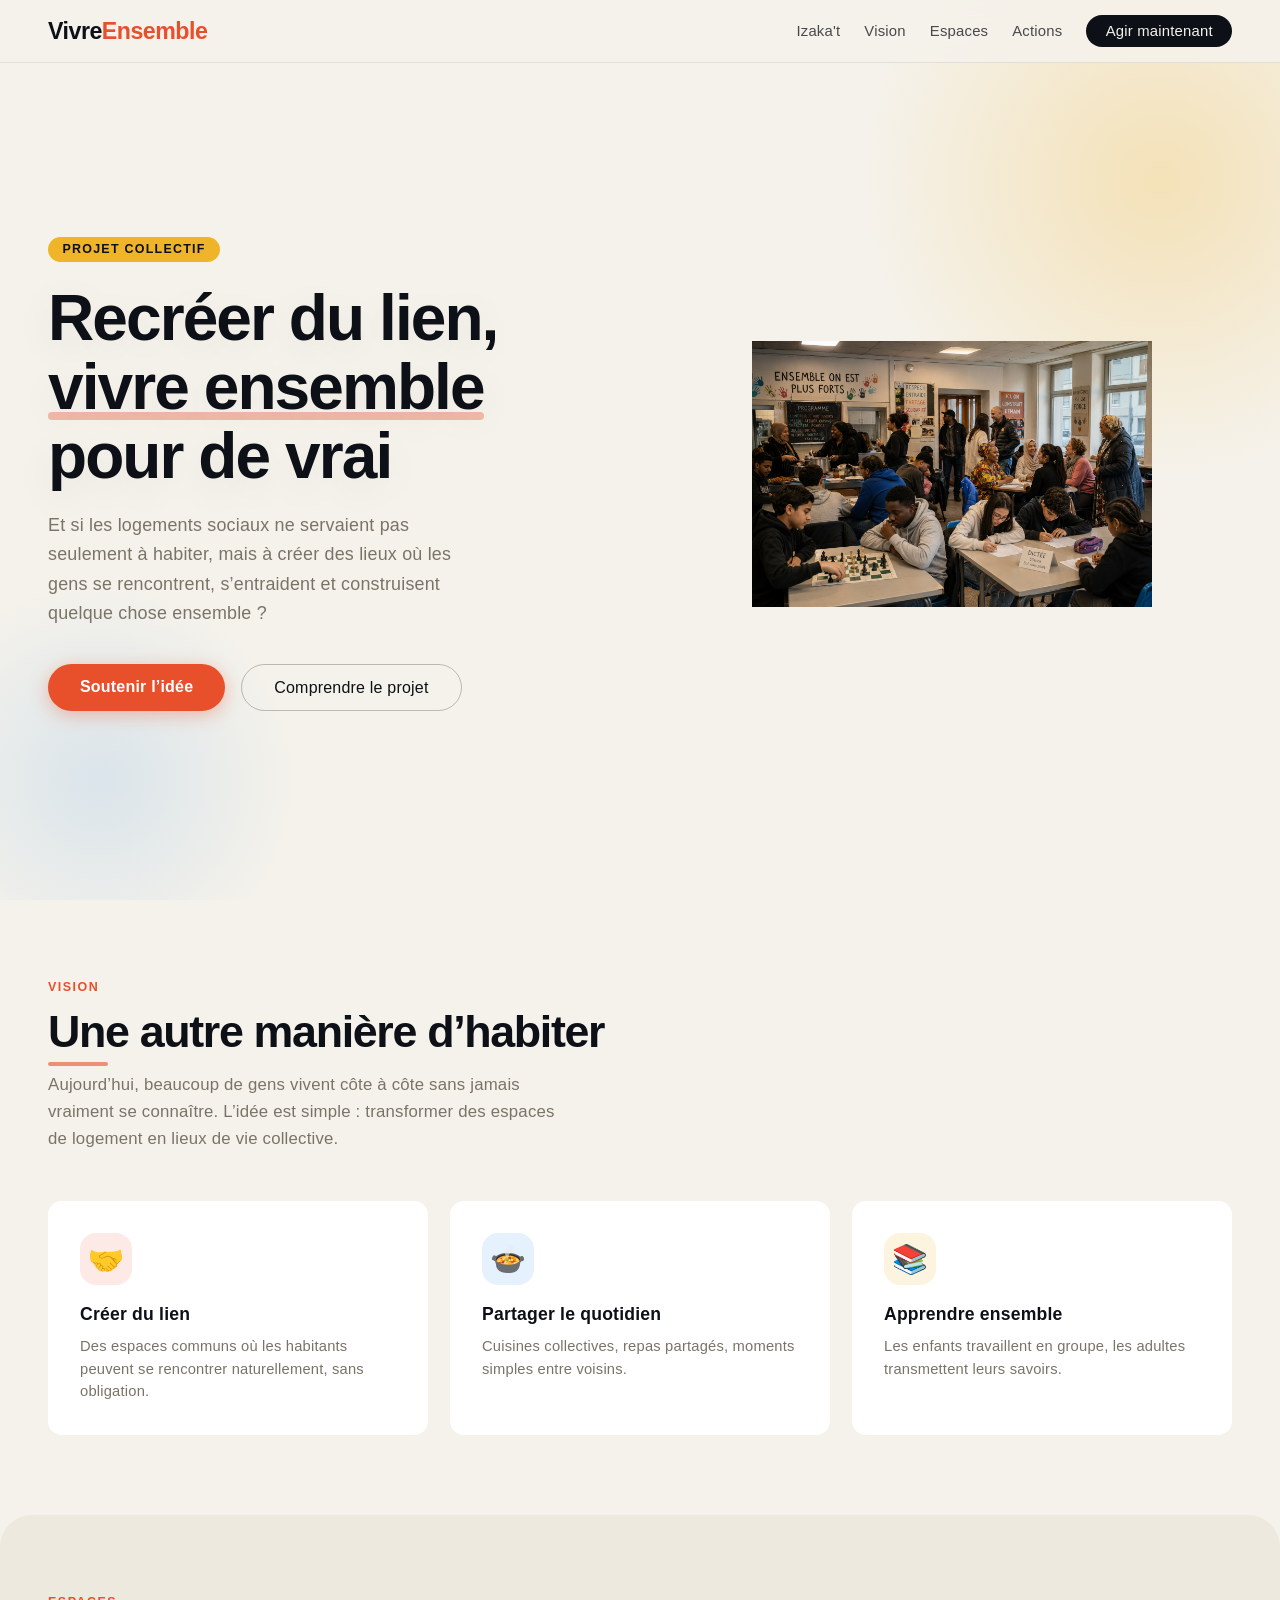
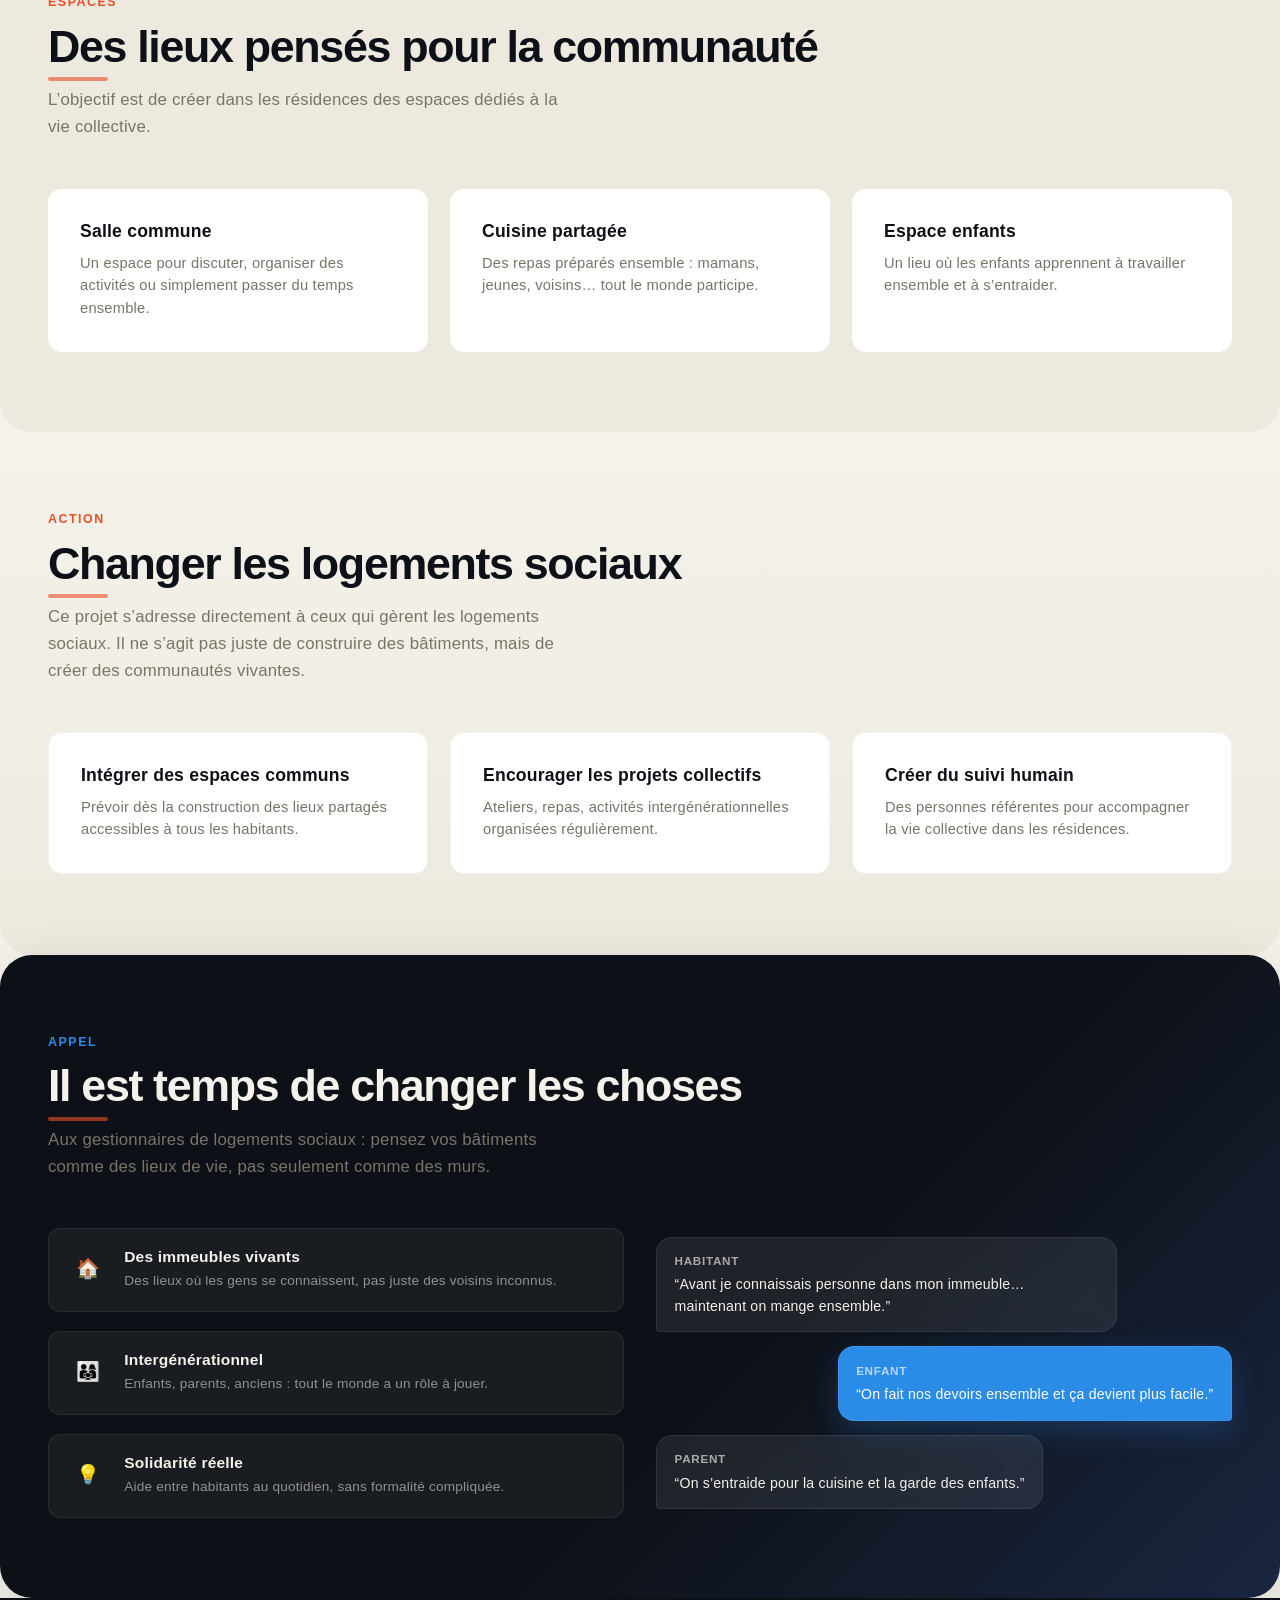
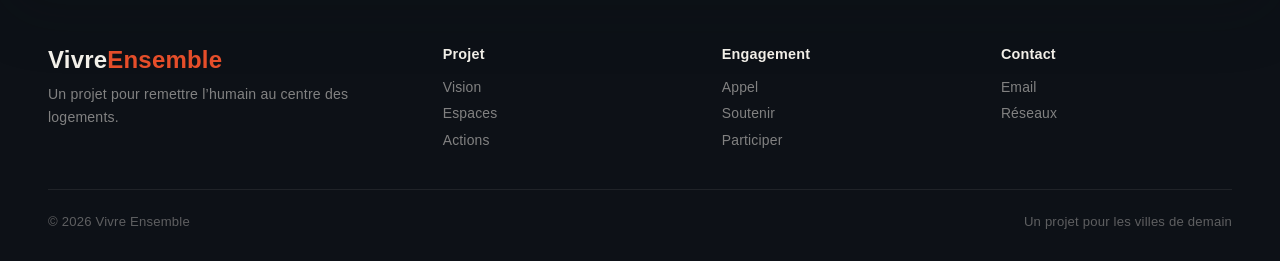
==== commit 6bff4d53: "modif viethabitat" ====
--- a/vieethabitat.html
+++ b/vieethabitat.html
@@ -48,11 +48,11 @@
       <a href="#appel" class="btn-primary">Soutenir l’idée</a>
       <a href="#vision" class="btn-secondary">Comprendre le projet</a>
     </div>
+    
+  </div>
     <div class="hero-images">
       <img src="img/local-viethabitat.png" alt="mouton">
     </div>
-
-  </div>
 
 </header>
 
